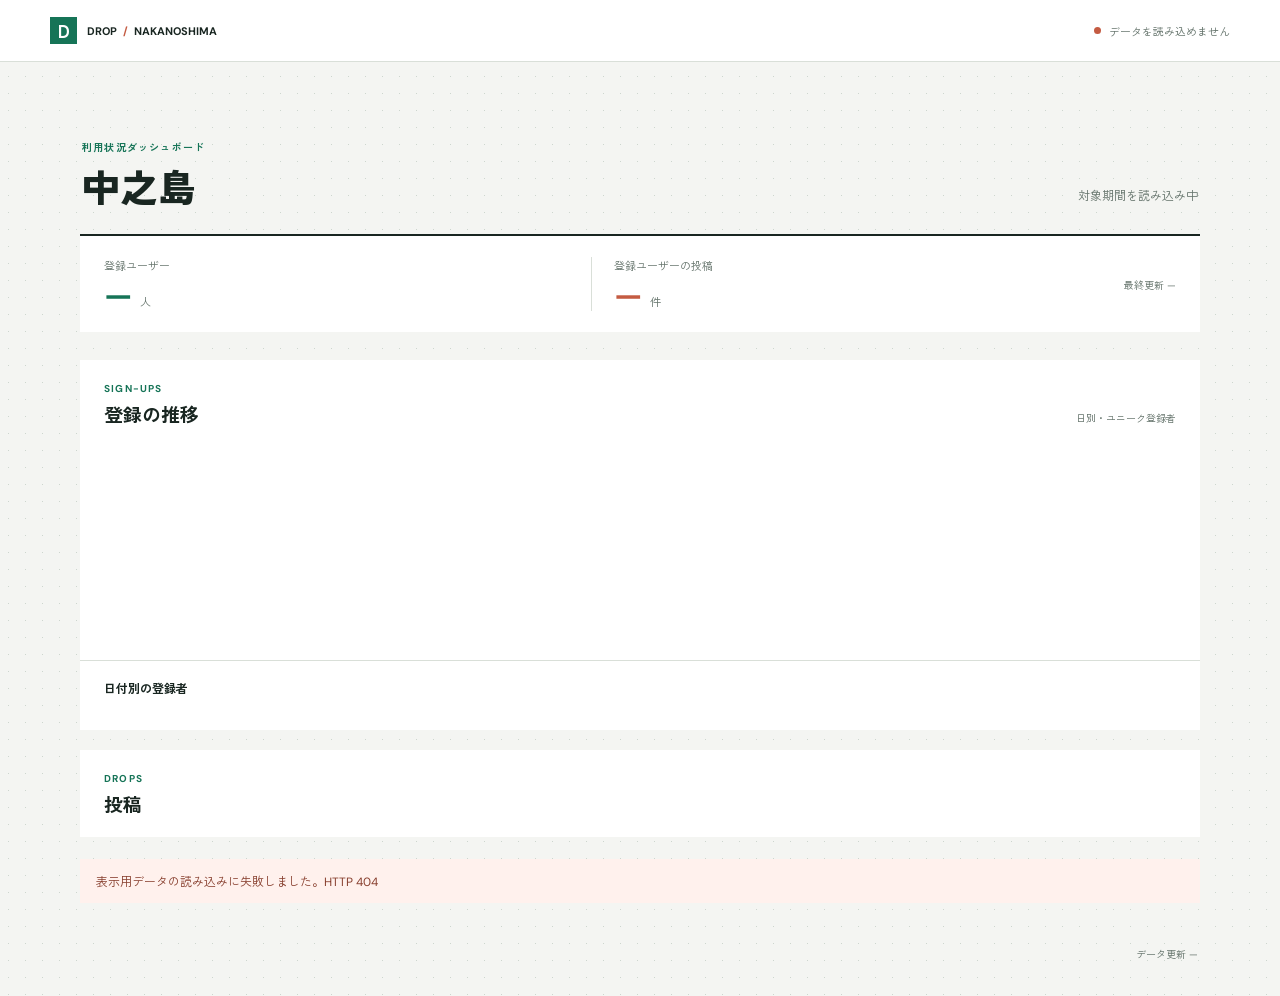
==== index.html @ f85f6282 "feat: 初版ダッシュボード作成" ====
<!doctype html>
<html lang="ja">
<head>
  <meta charset="utf-8">
  <meta name="viewport" content="width=device-width, initial-scale=1">
  <meta name="theme-color" content="#f4f5f2">
  <title>中之島 | 利用状況</title>
  <link rel="preconnect" href="https://fonts.googleapis.com">
  <link rel="preconnect" href="https://fonts.gstatic.com" crossorigin>
  <link href="https://fonts.googleapis.com/css2?family=DM+Sans:wght@400;500;600;700&family=Zen+Kaku+Gothic+New:wght@400;500;600;700;900&display=swap" rel="stylesheet">
  <link rel="stylesheet" href="dashboard.css">
  <script src="dashboard.js" defer></script>
</head>
<body>
  <header class="masthead">
    <a class="wordmark" href="#top" aria-label="中之島ダッシュボードの先頭へ">
      <span class="wordmark-mark" aria-hidden="true">D</span>
      <span>DROP <span class="wordmark-divider">/</span> NAKANOSHIMA</span>
    </a>
    <div class="data-status" id="data-status" role="status" aria-live="polite">
      <span class="status-dot" aria-hidden="true"></span>
      <span>データを読み込み中</span>
    </div>
  </header>

  <main id="top" class="page">
    <section class="intro" aria-labelledby="page-title">
      <div>
        <p class="eyebrow">利用状況ダッシュボード</p>
        <h1 id="page-title">中之島</h1>
      </div>
      <p class="period" id="period">対象期間を読み込み中</p>
    </section>

    <section class="metrics" aria-label="概要">
      <article class="metric metric-signups">
        <span class="metric-label">登録ユーザー</span>
        <strong class="metric-value" id="registration-count">—</strong>
        <span class="metric-unit">人</span>
      </article>
      <article class="metric metric-drops">
        <span class="metric-label">登録ユーザーの投稿</span>
        <strong class="metric-value" id="drop-count">—</strong>
        <span class="metric-unit">件</span>
      </article>
      <p class="updated">最終更新 <time id="updated-at">—</time></p>
    </section>

    <section class="section registrations" aria-labelledby="registration-title">
      <div class="section-heading">
        <div>
          <p class="eyebrow">SIGN-UPS</p>
          <h2 id="registration-title">登録の推移</h2>
        </div>
        <span class="section-note">日別・ユニーク登録者</span>
      </div>
      <div class="chart-scroll" id="chart-scroll">
        <div class="registration-chart" id="registration-chart" role="img" aria-label="日別登録者数"></div>
      </div>
      <div class="daily-list-wrap">
        <h3>日付別の登録者</h3>
        <div id="daily-registrations" class="daily-list"></div>
      </div>
    </section>

    <section class="section posts" aria-labelledby="posts-title">
      <div class="section-heading">
        <div>
          <p class="eyebrow">DROPS</p>
          <h2 id="posts-title">投稿</h2>
        </div>
        <span class="section-note" id="post-count-note"></span>
      </div>
      <div id="post-list" class="post-list" aria-live="polite"></div>
    </section>

    <p class="load-message" id="load-message" hidden></p>
    <footer class="page-footer">データ更新 <time id="footer-updated">—</time></footer>
  </main>
</body>
</html>
---- dashboard.css ----
:root {
  color-scheme: light;
  --paper: #f4f5f2;
  --surface: #ffffff;
  --ink: #192621;
  --muted: #64736b;
  --line: #d9dfd8;
  --green: #167457;
  --green-pale: #dcebe3;
  --coral: #c45b42;
  --font-body: "DM Sans", "Zen Kaku Gothic New", "Yu Gothic", Meiryo, sans-serif;
  --font-jp: "Zen Kaku Gothic New", "Yu Gothic", Meiryo, sans-serif;
  font-family: var(--font-body);
  color: var(--ink);
  background: var(--paper);
  font-synthesis: none;
  text-rendering: optimizeLegibility;
  -webkit-font-smoothing: antialiased;
}

* { box-sizing: border-box; }
html { min-width: 320px; scroll-behavior: smooth; }
body {
  min-width: 320px;
  min-height: 100vh;
  margin: 0;
  background-color: var(--paper);
  background-image: radial-gradient(#cdd6ce 0.65px, transparent 0.65px);
  background-size: 17px 17px;
}
a { color: inherit; }
.masthead {
  min-height: 62px;
  display: flex;
  align-items: center;
  justify-content: space-between;
  gap: 18px;
  padding: 0 max(24px, calc((100vw - 1180px) / 2));
  background: var(--surface);
  border-bottom: 1px solid var(--line);
}
.wordmark {
  display: inline-flex;
  align-items: center;
  gap: 10px;
  text-decoration: none;
  font-size: 11px;
  font-weight: 700;
  letter-spacing: 0;
}
.wordmark-mark {
  width: 27px;
  height: 27px;
  display: grid;
  place-items: center;
  background: var(--green);
  color: white;
  font-family: var(--font-jp);
  font-size: 17px;
  font-weight: 900;
}
.wordmark-divider { color: var(--coral); padding: 0 3px; }
.data-status {
  display: inline-flex;
  align-items: center;
  gap: 8px;
  color: var(--muted);
  font-size: 11px;
}
.status-dot { width: 7px; height: 7px; background: #d4a342; border-radius: 50%; }
.data-status.is-ready .status-dot { background: var(--green); }
.data-status.is-error .status-dot { background: var(--coral); }
.page { width: min(100% - 48px, 1120px); margin: 0 auto; }
.intro {
  min-height: 172px;
  display: flex;
  align-items: end;
  justify-content: space-between;
  gap: 24px;
  padding: 38px 2px 25px;
}
.eyebrow {
  margin: 0 0 8px;
  color: var(--green);
  font-size: 10px;
  font-weight: 700;
  line-height: 1.4;
  letter-spacing: 1.2px;
}
h1, h2, h3, p { margin-top: 0; }
h1 {
  margin-bottom: 0;
  font-family: var(--font-jp);
  font-size: 38px;
  font-weight: 900;
  line-height: 1.2;
}
.period { margin: 0 0 5px; color: var(--muted); font-size: 12px; }
.metrics {
  display: grid;
  grid-template-columns: minmax(180px, 1fr) minmax(180px, 1fr) auto;
  align-items: center;
  gap: 22px;
  padding: 21px 24px;
  background: var(--surface);
  border-top: 2px solid var(--ink);
}
.metric { display: grid; grid-template-columns: auto auto 1fr; align-items: baseline; column-gap: 7px; }
.metric-signups { border-right: 1px solid var(--line); }
.metric-label { grid-column: 1 / -1; margin-bottom: 7px; color: var(--muted); font-size: 11px; }
.metric-value { font-size: 31px; font-weight: 700; font-variant-numeric: tabular-nums; line-height: 1; }
.metric-signups .metric-value { color: var(--green); }
.metric-drops .metric-value { color: var(--coral); }
.metric-unit { color: var(--muted); font-size: 11px; }
.updated { margin: 0; color: var(--muted); font-size: 10px; white-space: nowrap; }
.section { margin-top: 28px; background: var(--surface); }
.section-heading {
  display: flex;
  align-items: end;
  justify-content: space-between;
  gap: 16px;
  padding: 22px 24px 16px;
}
.section-heading .eyebrow { margin-bottom: 4px; }
.section-heading h2 { margin: 0; font-family: var(--font-jp); font-size: 19px; font-weight: 700; }
.section-note { padding-bottom: 2px; color: var(--muted); font-size: 10px; }
.chart-scroll { overflow-x: auto; overscroll-behavior-inline: contain; scrollbar-color: #a8b8ad transparent; }
.registration-chart {
  min-width: max(100%, 690px);
  height: 218px;
  display: grid;
  grid-auto-columns: minmax(34px, 1fr);
  grid-auto-flow: column;
  align-items: end;
  gap: 7px;
  padding: 12px 24px 0;
  border-bottom: 1px solid var(--line);
}
.chart-day { height: 100%; display: grid; grid-template-rows: 18px 1fr 26px; justify-items: center; align-items: end; }
.chart-count { color: var(--muted); font-size: 9px; font-variant-numeric: tabular-nums; line-height: 18px; }
.chart-bar-track { width: 100%; height: 100%; display: flex; align-items: end; justify-content: center; }
.chart-bar { width: min(24px, 65%); min-height: 2px; background: var(--green); }
.chart-day:first-child .chart-bar { background: var(--coral); }
.chart-date { align-self: center; color: var(--muted); font-size: 9px; white-space: nowrap; }
.daily-list-wrap { padding: 18px 24px 23px; }
.daily-list-wrap h3 { margin-bottom: 11px; font-family: var(--font-jp); font-size: 12px; font-weight: 700; }
.daily-list { display: grid; grid-template-columns: repeat(2, minmax(0, 1fr)); gap: 0 26px; }
.daily-row {
  display: grid;
  grid-template-columns: 100px minmax(0, 1fr) 28px;
  align-items: start;
  gap: 12px;
  padding: 9px 0;
  border-top: 1px solid var(--line);
  font-size: 11px;
}
.daily-date { color: var(--muted); font-variant-numeric: tabular-nums; white-space: nowrap; }
.daily-names { overflow-wrap: anywhere; line-height: 1.7; }
.daily-count { color: var(--green); font-weight: 700; text-align: right; font-variant-numeric: tabular-nums; }
.posts { margin-top: 20px; }
.post-list { padding: 0 24px 4px; }
.post {
  display: grid;
  grid-template-columns: minmax(145px, 190px) minmax(0, 1fr);
  gap: 20px;
  padding: 16px 0 18px;
  border-top: 1px solid var(--line);
}
.post-meta { display: flex; flex-direction: column; gap: 5px; }
.post-time { color: var(--muted); font-size: 10px; font-variant-numeric: tabular-nums; }
.post-nickname { font-family: var(--font-jp); font-size: 12px; font-weight: 700; overflow-wrap: anywhere; }
.post-body { margin: 0; font-family: var(--font-jp); font-size: 12px; line-height: 1.9; white-space: pre-wrap; overflow-wrap: anywhere; }
.empty-state { padding: 20px 0; color: var(--muted); font-size: 12px; }
.load-message { margin: 22px 0; padding: 13px 16px; color: #873e2d; background: #fff1ed; font-size: 12px; overflow-wrap: anywhere; }
.page-footer { padding: 21px 2px 35px; color: var(--muted); font-size: 10px; text-align: right; }
[hidden] { display: none !important; }

@media (max-width: 700px) {
  .masthead { min-height: 56px; padding: 0 18px; }
  .page { width: min(100% - 32px, 560px); }
  .intro { min-height: 145px; align-items: start; flex-direction: column; justify-content: end; gap: 12px; padding: 28px 2px 20px; }
  h1 { font-size: 32px; }
  .period { margin: 0; font-size: 11px; }
  .metrics { grid-template-columns: 1fr 1fr; gap: 16px; padding: 17px 16px; }
  .metric-signups { border-right: 1px solid var(--line); }
  .updated { grid-column: 1 / -1; padding-top: 10px; border-top: 1px solid var(--line); }
  .section { margin-top: 20px; }
  .section-heading { padding: 18px 16px 13px; }
  .registration-chart { height: 190px; padding-right: 16px; padding-left: 16px; }
  .daily-list-wrap { padding: 16px; }
  .daily-list { grid-template-columns: 1fr; }
  .daily-row { grid-template-columns: 91px minmax(0, 1fr) 24px; gap: 8px; }
  .post-list { padding: 0 16px 2px; }
  .post { grid-template-columns: 1fr; gap: 8px; padding: 14px 0 16px; }
  .post-meta { gap: 3px; }
}

@media (max-width: 390px) {
  .masthead { padding: 0 12px; }
  .wordmark { gap: 7px; font-size: 9px; }
  .data-status { gap: 5px; font-size: 9px; }
  .page { width: min(100% - 24px, 560px); }
  .metrics { padding-right: 12px; padding-left: 12px; }
}

@media (prefers-reduced-motion: no-preference) {
  .page { animation: arrive 420ms ease-out both; }
  @keyframes arrive { from { opacity: 0; transform: translateY(7px); } to { opacity: 1; transform: translateY(0); } }
}
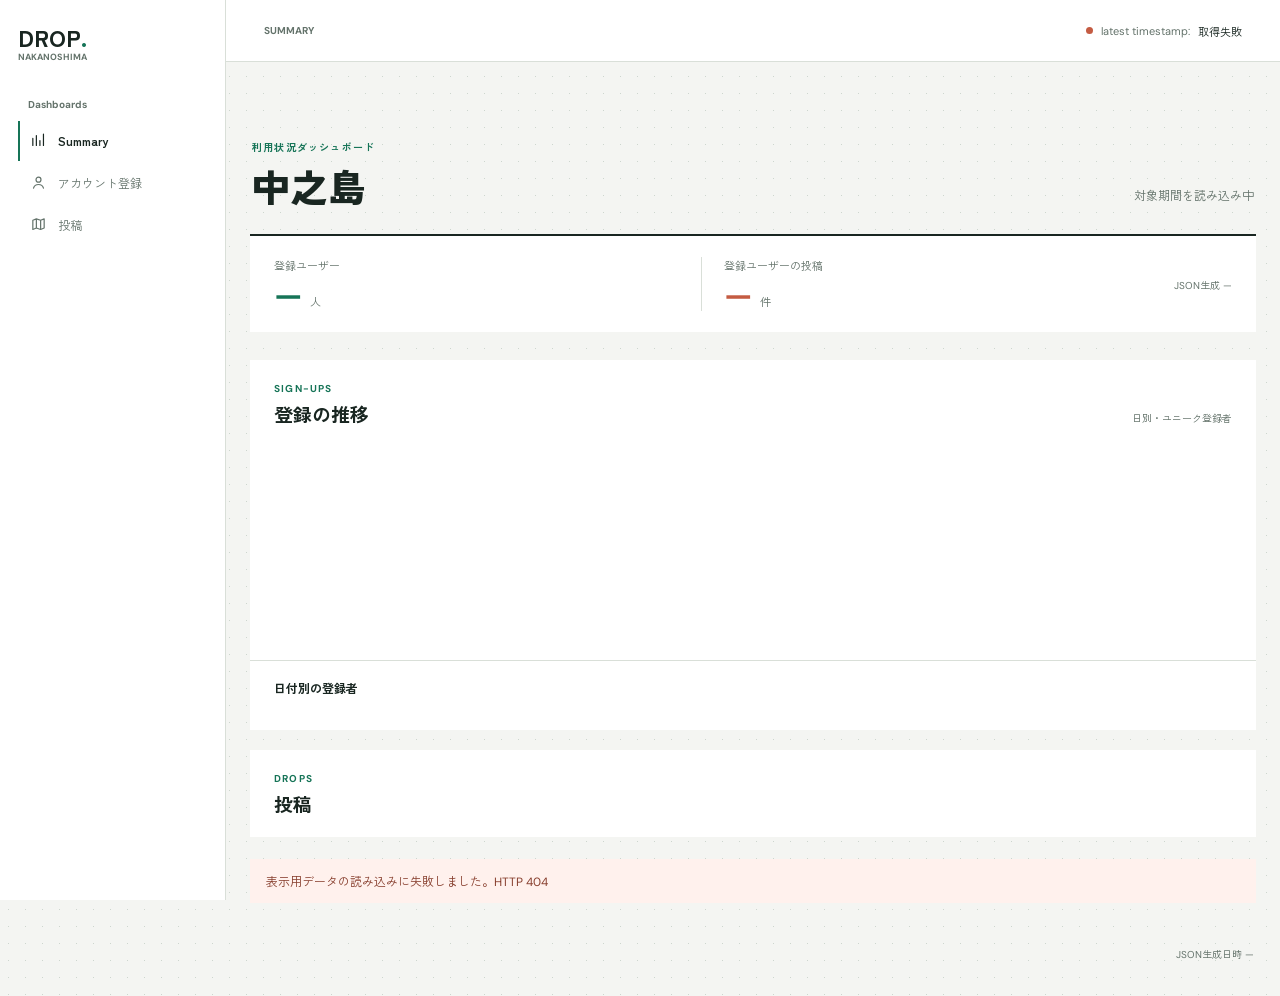
==== commit 4b466cc4: "feat: レイアウト調整 - 既存のページ構成スタイルにあわせる - アカウント登録ページ追加 - 投稿ページ追加" ====
--- a/index.html
+++ b/index.html
@@ -9,21 +9,44 @@
   <link rel="preconnect" href="https://fonts.gstatic.com" crossorigin>
   <link href="https://fonts.googleapis.com/css2?family=DM+Sans:wght@400;500;600;700&family=Zen+Kaku+Gothic+New:wght@400;500;600;700;900&display=swap" rel="stylesheet">
   <link rel="stylesheet" href="dashboard.css">
+  <script src="dashboard-data.js" defer></script>
   <script src="dashboard.js" defer></script>
 </head>
 <body>
-  <header class="masthead">
-    <a class="wordmark" href="#top" aria-label="中之島ダッシュボードの先頭へ">
-      <span class="wordmark-mark" aria-hidden="true">D</span>
-      <span>DROP <span class="wordmark-divider">/</span> NAKANOSHIMA</span>
-    </a>
-    <div class="data-status" id="data-status" role="status" aria-live="polite">
-      <span class="status-dot" aria-hidden="true"></span>
-      <span>データを読み込み中</span>
-    </div>
-  </header>
+  <div class="dashboard-layout">
+    <aside class="sidebar" aria-label="ダッシュボードメニュー">
+      <a class="brand" href="index.html" aria-label="DROP 中之島サマリー">
+        <span class="brand-name">DROP<span>.</span></span>
+        <span class="brand-subtitle">NAKANOSHIMA</span>
+      </a>
+      <nav class="nav-group" aria-label="Dashboards">
+        <p class="nav-caption">Dashboards</p>
+        <a class="nav-link active" href="index.html" aria-current="page">
+          <svg viewBox="0 0 24 24" aria-hidden="true"><path d="M4 19V9m5 10V5m5 14v-7m5 7V3"/></svg>
+          Summary
+        </a>
+        <a class="nav-link" href="users.html">
+          <svg viewBox="0 0 24 24" aria-hidden="true"><circle cx="12" cy="8" r="3.5"/><path d="M5 20c1-3.5 3.5-5.2 7-5.2s6 1.7 7 5.2"/></svg>
+          アカウント登録
+        </a>
+        <a class="nav-link" href="drops.html">
+          <svg viewBox="0 0 24 24" aria-hidden="true"><path d="m9 4-5 2v13l5-2 6 2 5-2V4l-5 2-6-2Zm0 0v13m6-11v13"/></svg>
+          投稿
+        </a>
+      </nav>
+    </aside>
 
-  <main id="top" class="page">
+    <div class="main-column">
+      <header class="masthead">
+        <span class="page-context">SUMMARY</span>
+        <div class="data-status" id="data-status" role="status" aria-live="polite">
+          <span class="status-dot" aria-hidden="true"></span>
+          <span>latest timestamp:</span>
+          <time id="latest-timestamp">—</time>
+        </div>
+      </header>
+
+      <main id="top" class="page">
     <section class="intro" aria-labelledby="page-title">
       <div>
         <p class="eyebrow">利用状況ダッシュボード</p>
@@ -43,7 +66,7 @@
         <strong class="metric-value" id="drop-count">—</strong>
         <span class="metric-unit">件</span>
       </article>
-      <p class="updated">最終更新 <time id="updated-at">—</time></p>
+      <p class="updated">JSON生成 <time id="updated-at">—</time></p>
     </section>
 
     <section class="section registrations" aria-labelledby="registration-title">
@@ -75,7 +98,9 @@
     </section>
 
     <p class="load-message" id="load-message" hidden></p>
-    <footer class="page-footer">データ更新 <time id="footer-updated">—</time></footer>
-  </main>
+    <footer class="page-footer">JSON生成日時 <time id="footer-updated">—</time></footer>
+      </main>
+    </div>
+  </div>
 </body>
 </html>
--- a/dashboard.css
+++ b/dashboard.css
@@ -29,37 +29,55 @@
   background-size: 17px 17px;
 }
 a { color: inherit; }
+.dashboard-layout { display: grid; grid-template-columns: 226px minmax(0, 1fr); min-height: 100vh; }
+.sidebar {
+  position: sticky;
+  top: 0;
+  height: 100vh;
+  display: flex;
+  flex-direction: column;
+  gap: 34px;
+  padding: 25px 18px;
+  background: var(--surface);
+  border-right: 1px solid var(--line);
+}
+.brand { display: flex; flex-direction: column; gap: 1px; width: fit-content; text-decoration: none; }
+.brand-name { font-family: var(--font-jp); font-size: 23px; font-weight: 900; line-height: 1.1; }
+.brand-name span { color: var(--green); }
+.brand-subtitle { color: var(--muted); font-size: 9px; font-weight: 700; line-height: 1.4; }
+.nav-group { display: flex; flex-direction: column; gap: 2px; }
+.nav-caption { margin: 0 0 8px 10px; color: var(--muted); font-size: 10px; font-weight: 700; }
+.nav-link {
+  min-height: 40px;
+  display: flex;
+  align-items: center;
+  gap: 11px;
+  padding: 8px 10px;
+  border-left: 2px solid transparent;
+  color: var(--muted);
+  font-family: var(--font-jp);
+  font-size: 12px;
+  text-decoration: none;
+  transition: color 140ms ease, border-color 140ms ease, background 140ms ease;
+}
+.nav-link:hover { color: var(--ink); background: var(--paper); }
+.nav-link.active { color: var(--ink); border-left-color: var(--green); font-weight: 700; }
+.nav-link svg { width: 17px; height: 17px; flex: none; fill: none; stroke: currentColor; stroke-width: 1.7; stroke-linecap: round; stroke-linejoin: round; }
+.main-column { min-width: 0; }
 .masthead {
+  position: sticky;
+  top: 0;
+  z-index: 20;
   min-height: 62px;
   display: flex;
   align-items: center;
   justify-content: space-between;
   gap: 18px;
-  padding: 0 max(24px, calc((100vw - 1180px) / 2));
+  padding: 0 clamp(20px, 3vw, 42px);
   background: var(--surface);
   border-bottom: 1px solid var(--line);
 }
-.wordmark {
-  display: inline-flex;
-  align-items: center;
-  gap: 10px;
-  text-decoration: none;
-  font-size: 11px;
-  font-weight: 700;
-  letter-spacing: 0;
-}
-.wordmark-mark {
-  width: 27px;
-  height: 27px;
-  display: grid;
-  place-items: center;
-  background: var(--green);
-  color: white;
-  font-family: var(--font-jp);
-  font-size: 17px;
-  font-weight: 900;
-}
-.wordmark-divider { color: var(--coral); padding: 0 3px; }
+.page-context { color: var(--muted); font-size: 10px; font-weight: 700; }
 .data-status {
   display: inline-flex;
   align-items: center;
@@ -67,6 +85,7 @@
   color: var(--muted);
   font-size: 11px;
 }
+.data-status time { color: var(--ink); font-variant-numeric: tabular-nums; }
 .status-dot { width: 7px; height: 7px; background: #d4a342; border-radius: 50%; }
 .data-status.is-ready .status-dot { background: var(--green); }
 .data-status.is-error .status-dot { background: var(--coral); }
@@ -173,10 +192,59 @@
 .empty-state { padding: 20px 0; color: var(--muted); font-size: 12px; }
 .load-message { margin: 22px 0; padding: 13px 16px; color: #873e2d; background: #fff1ed; font-size: 12px; overflow-wrap: anywhere; }
 .page-footer { padding: 21px 2px 35px; color: var(--muted); font-size: 10px; text-align: right; }
+.user-list { padding: 0 24px 12px; }
+.user-row {
+  display: grid;
+  grid-template-columns: minmax(150px, 210px) minmax(0, 1fr);
+  gap: 18px;
+  padding: 12px 0;
+  border-top: 1px solid var(--line);
+  font-family: var(--font-jp);
+  font-size: 12px;
+}
+.user-time { color: var(--muted); font-family: var(--font-body); font-size: 10px; white-space: nowrap; }
+.user-nickname { min-width: 0; overflow-wrap: anywhere; }
+.map-frame { height: min(62vh, 590px); min-height: 340px; margin: 0 12px; background: #e9edeb; }
+#post-map { width: 100%; height: 100%; background: #e9edeb; }
+.map-note { margin: 0; padding: 11px 24px 16px; color: var(--muted); font-size: 10px; }
+.map-popup { display: grid; gap: 6px; min-width: 180px; font-family: var(--font-jp); }
+.map-popup strong { font-size: 12px; overflow-wrap: anywhere; }
+.map-popup time { color: var(--muted); font-family: var(--font-body); font-size: 10px; }
+.map-popup p { margin: 0; font-size: 11px; line-height: 1.65; white-space: pre-wrap; overflow-wrap: anywhere; }
+.drop-list { padding: 0 24px 8px; }
+.drop-row {
+  width: 100%;
+  display: grid;
+  grid-template-columns: minmax(150px, 200px) minmax(0, 1fr);
+  align-items: start;
+  gap: 18px;
+  padding: 15px 0;
+  border: 0;
+  border-top: 1px solid var(--line);
+  background: transparent;
+  color: var(--ink);
+  font: inherit;
+  text-align: left;
+  cursor: pointer;
+}
+.drop-row:hover, .drop-row:focus-visible { background: var(--paper); outline: none; }
+.drop-meta { display: flex; flex-direction: column; gap: 5px; }
+.drop-meta time { color: var(--muted); font-size: 10px; }
+.drop-meta strong { font-family: var(--font-jp); font-size: 12px; overflow-wrap: anywhere; }
+.drop-sentence { min-width: 0; font-family: var(--font-jp); font-size: 12px; line-height: 1.8; white-space: pre-wrap; overflow-wrap: anywhere; }
 [hidden] { display: none !important; }
 
 @media (max-width: 700px) {
-  .masthead { min-height: 56px; padding: 0 18px; }
+  .dashboard-layout { display: block; }
+  .sidebar { position: static; height: auto; gap: 10px; padding: 11px 16px 8px; border-right: 0; border-bottom: 1px solid var(--line); }
+  .brand { flex-direction: row; align-items: baseline; gap: 8px; }
+  .brand-name { font-size: 18px; }
+  .nav-group { flex-direction: row; gap: 4px; overflow-x: auto; overscroll-behavior-inline: contain; scrollbar-width: thin; }
+  .nav-caption { display: none; }
+  .nav-link { min-height: 36px; flex: none; padding: 7px 9px; font-size: 11px; }
+  .nav-link svg { width: 15px; height: 15px; }
+  .masthead { min-height: 52px; padding: 0 16px; }
+  .data-status { gap: 5px; font-size: 9px; }
   .page { width: min(100% - 32px, 560px); }
   .intro { min-height: 145px; align-items: start; flex-direction: column; justify-content: end; gap: 12px; padding: 28px 2px 20px; }
   h1 { font-size: 32px; }
@@ -190,6 +258,12 @@
   .daily-list-wrap { padding: 16px; }
   .daily-list { grid-template-columns: 1fr; }
   .daily-row { grid-template-columns: 91px minmax(0, 1fr) 24px; gap: 8px; }
+  .user-list, .drop-list { padding-right: 16px; padding-left: 16px; }
+  .user-row { grid-template-columns: 112px minmax(0, 1fr); gap: 12px; }
+  .map-frame { height: 48vh; min-height: 300px; margin: 0 8px; }
+  .map-note { padding-right: 16px; padding-left: 16px; }
+  .drop-row { grid-template-columns: 1fr; gap: 7px; }
+  .drop-meta { flex-direction: row; flex-wrap: wrap; align-items: baseline; gap: 5px 12px; }
   .post-list { padding: 0 16px 2px; }
   .post { grid-template-columns: 1fr; gap: 8px; padding: 14px 0 16px; }
   .post-meta { gap: 3px; }
@@ -197,8 +271,6 @@
 
 @media (max-width: 390px) {
   .masthead { padding: 0 12px; }
-  .wordmark { gap: 7px; font-size: 9px; }
-  .data-status { gap: 5px; font-size: 9px; }
   .page { width: min(100% - 24px, 560px); }
   .metrics { padding-right: 12px; padding-left: 12px; }
 }
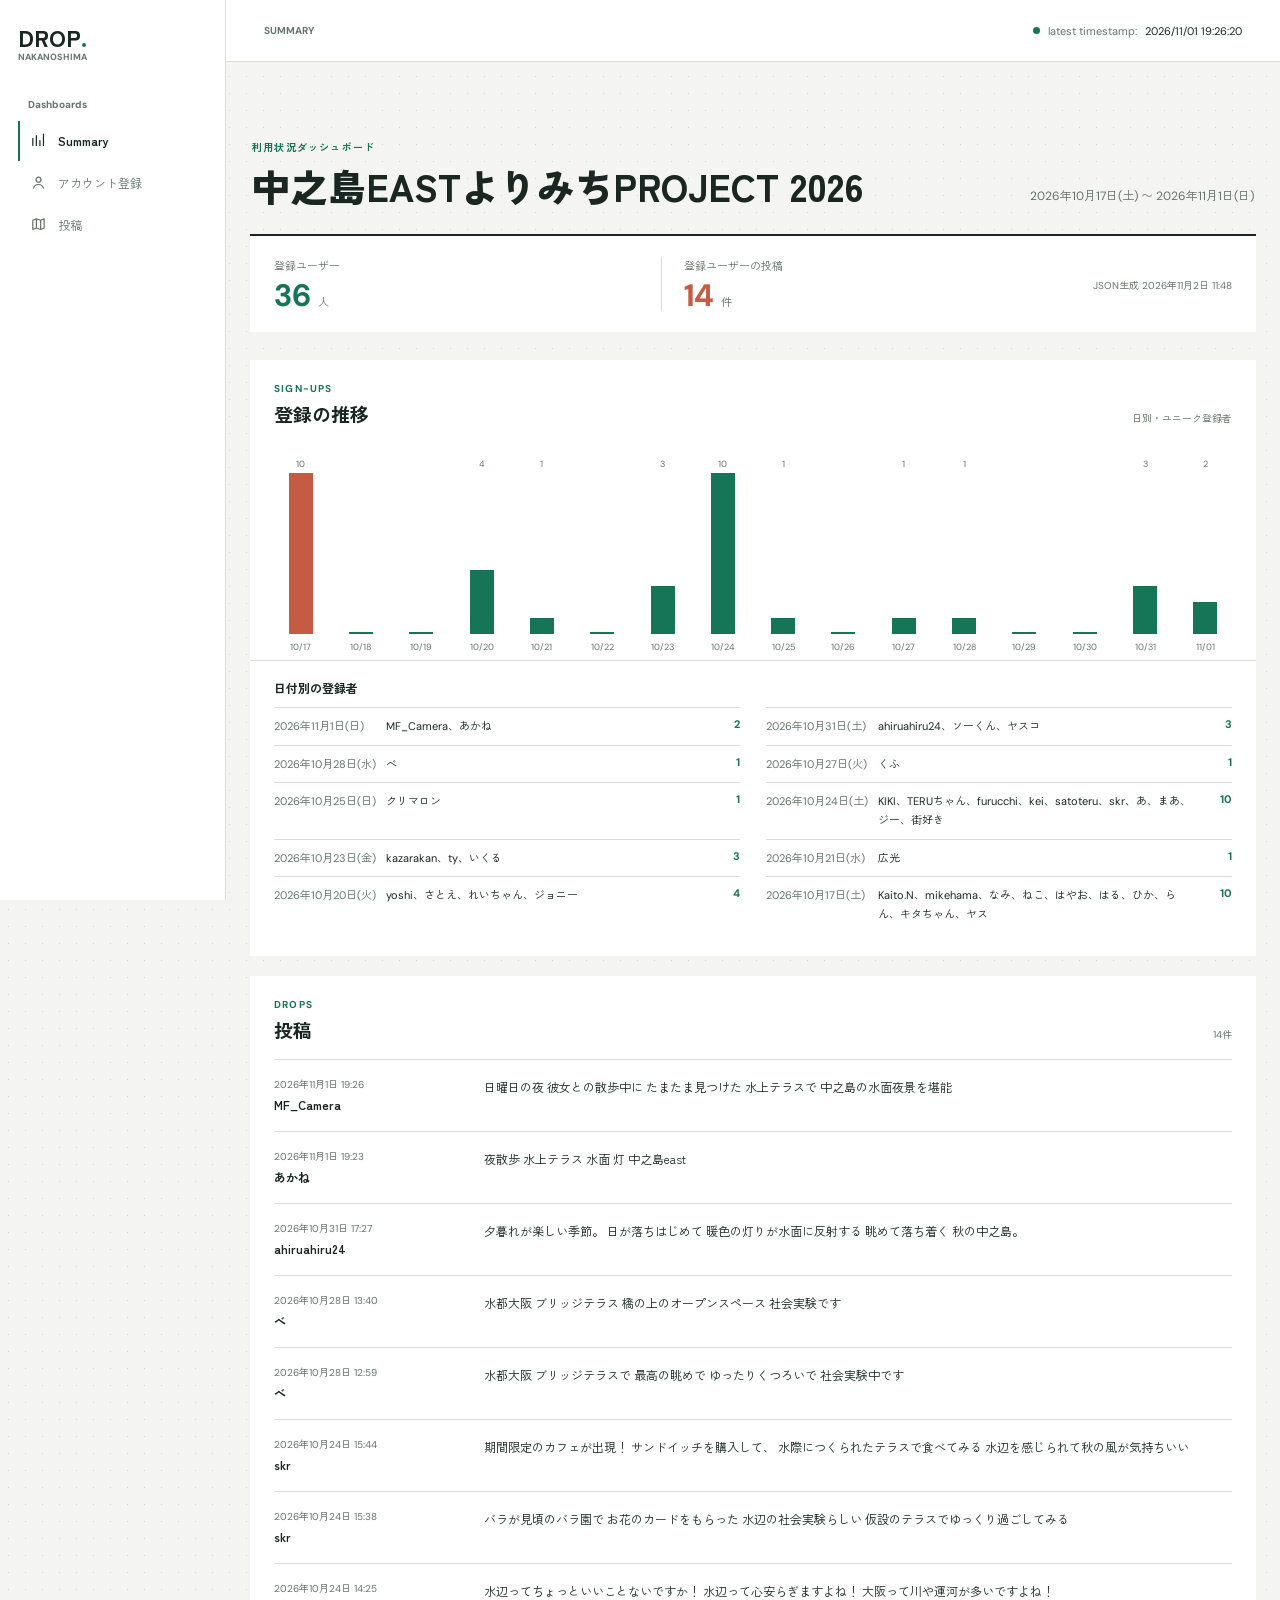
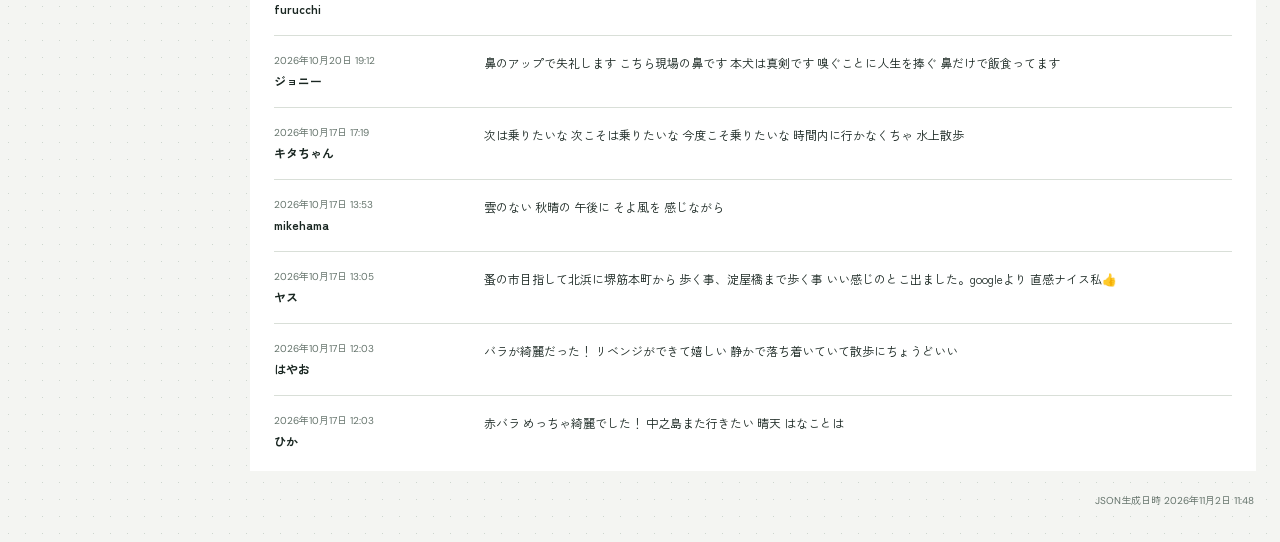
==== commit 0efb598b: "chore: ページタイトル調整 - 中之島EASTよりみちPROJECT 2026 向けに変更" ====
--- a/index.html
+++ b/index.html
@@ -4,7 +4,7 @@
   <meta charset="utf-8">
   <meta name="viewport" content="width=device-width, initial-scale=1">
   <meta name="theme-color" content="#f4f5f2">
-  <title>中之島 | 利用状況</title>
+  <title>中之島EASTよりみちPROJECT 2026 | 利用状況</title>
   <link rel="preconnect" href="https://fonts.googleapis.com">
   <link rel="preconnect" href="https://fonts.gstatic.com" crossorigin>
   <link href="https://fonts.googleapis.com/css2?family=DM+Sans:wght@400;500;600;700&family=Zen+Kaku+Gothic+New:wght@400;500;600;700;900&display=swap" rel="stylesheet">
@@ -50,7 +50,7 @@
     <section class="intro" aria-labelledby="page-title">
       <div>
         <p class="eyebrow">利用状況ダッシュボード</p>
-        <h1 id="page-title">中之島</h1>
+        <h1 id="page-title">中之島EASTよりみちPROJECT 2026</h1>
       </div>
       <p class="period" id="period">対象期間を読み込み中</p>
     </section>
--- a/dashboard.css
+++ b/dashboard.css
@@ -195,7 +195,7 @@
 .user-list { padding: 0 24px 12px; }
 .user-row {
   display: grid;
-  grid-template-columns: minmax(150px, 210px) minmax(0, 1fr);
+  grid-template-columns: minmax(180px, 220px) minmax(0, 1fr) 90px 100px;
   gap: 18px;
   padding: 12px 0;
   border-top: 1px solid var(--line);
@@ -204,34 +204,48 @@
 }
 .user-time { color: var(--muted); font-family: var(--font-body); font-size: 10px; white-space: nowrap; }
 .user-nickname { min-width: 0; overflow-wrap: anywhere; }
+.user-attribute { color: var(--muted); font-size: 11px; }
 .map-frame { height: min(62vh, 590px); min-height: 340px; margin: 0 12px; background: #e9edeb; }
 #post-map { width: 100%; height: 100%; background: #e9edeb; }
 .map-note { margin: 0; padding: 11px 24px 16px; color: var(--muted); font-size: 10px; }
-.map-popup { display: grid; gap: 6px; min-width: 180px; font-family: var(--font-jp); }
-.map-popup strong { font-size: 12px; overflow-wrap: anywhere; }
-.map-popup time { color: var(--muted); font-family: var(--font-body); font-size: 10px; }
-.map-popup p { margin: 0; font-size: 11px; line-height: 1.65; white-space: pre-wrap; overflow-wrap: anywhere; }
-.drop-list { padding: 0 24px 8px; }
-.drop-row {
-  width: 100%;
-  display: grid;
-  grid-template-columns: minmax(150px, 200px) minmax(0, 1fr);
-  align-items: start;
-  gap: 18px;
-  padding: 15px 0;
-  border: 0;
-  border-top: 1px solid var(--line);
-  background: transparent;
+.drop-list { display: grid; grid-template-columns: repeat(auto-fill, minmax(220px, 1fr)); gap: 14px; padding: 0 24px 22px; }
+.drop-card {
+  min-width: 0;
+  display: flex;
+  flex-direction: column;
+  padding: 0;
+  border: 1px solid var(--line);
+  background: var(--surface);
   color: var(--ink);
   font: inherit;
   text-align: left;
   cursor: pointer;
-}
-.drop-row:hover, .drop-row:focus-visible { background: var(--paper); outline: none; }
-.drop-meta { display: flex; flex-direction: column; gap: 5px; }
-.drop-meta time { color: var(--muted); font-size: 10px; }
-.drop-meta strong { font-family: var(--font-jp); font-size: 12px; overflow-wrap: anywhere; }
-.drop-sentence { min-width: 0; font-family: var(--font-jp); font-size: 12px; line-height: 1.8; white-space: pre-wrap; overflow-wrap: anywhere; }
+  transition: transform 150ms ease, border-color 150ms ease, box-shadow 150ms ease;
+}
+.drop-card:hover, .drop-card:focus-visible { transform: translateY(-2px); border-color: var(--coral); box-shadow: 0 6px 18px rgba(25, 38, 33, .1); outline: none; }
+.post-card-media { position: relative; aspect-ratio: 4 / 3; display: grid; place-items: center; overflow: hidden; background: #e9edeb; }
+.post-card-image { width: 100%; height: 100%; object-fit: cover; }
+.post-card-image[hidden] { display: none; }
+.post-image-fallback { color: var(--muted); font-size: 11px; }
+.post-card-media > .post-image-fallback { position: absolute; }
+.post-card-body { display: flex; flex-direction: column; gap: 8px; flex: 1; padding: 12px 13px 14px; }
+.post-card-meta { display: flex; flex-direction: column; gap: 4px; }
+.post-card-meta strong { font-family: var(--font-jp); font-size: 12px; overflow-wrap: anywhere; }
+.post-card-meta time { color: var(--muted); font-size: 10px; }
+.post-card-sentence { min-height: 4.8em; display: -webkit-box; overflow: hidden; color: var(--ink); font-family: var(--font-jp); font-size: 12px; line-height: 1.6; white-space: pre-wrap; overflow-wrap: anywhere; -webkit-box-orient: vertical; -webkit-line-clamp: 3; }
+.post-dialog { position: fixed; width: min(920px, calc(100% - 32px)); max-width: none; max-height: min(90vh, 820px); padding: 0; border: 0; background: var(--surface); color: var(--ink); overflow: visible; }
+.post-dialog::backdrop { background: rgba(18, 27, 23, .68); }
+.post-dialog-shell { position: relative; display: grid; grid-template-columns: minmax(0, 1.2fr) minmax(260px, .8fr); min-height: 360px; }
+.post-dialog-close { position: absolute; z-index: 1; top: 10px; right: 10px; width: 38px; height: 38px; border: 1px solid var(--line); background: var(--surface); color: var(--ink); font-size: 25px; line-height: 1; cursor: pointer; }
+.post-dialog-close:hover, .post-dialog-close:focus-visible { border-color: var(--coral); outline: none; }
+.post-dialog-media { min-height: 360px; display: grid; place-items: center; overflow: hidden; background: #e9edeb; }
+.post-dialog-media img { display: block; width: 100%; height: 100%; max-height: 78vh; object-fit: contain; }
+.post-dialog-media img[hidden] { display: none; }
+.post-dialog-body { align-self: center; padding: 44px 30px 30px; }
+.post-dialog-meta { display: grid; gap: 7px; margin-bottom: 20px; padding-bottom: 16px; border-bottom: 1px solid var(--line); }
+.post-dialog-meta strong { font-family: var(--font-jp); font-size: 15px; overflow-wrap: anywhere; }
+.post-dialog-meta time { color: var(--muted); font-size: 11px; }
+.post-dialog-body p { margin: 0; font-family: var(--font-jp); font-size: 14px; line-height: 1.9; white-space: pre-wrap; overflow-wrap: anywhere; }
 [hidden] { display: none !important; }
 
 @media (max-width: 700px) {
@@ -259,11 +273,19 @@
   .daily-list { grid-template-columns: 1fr; }
   .daily-row { grid-template-columns: 91px minmax(0, 1fr) 24px; gap: 8px; }
   .user-list, .drop-list { padding-right: 16px; padding-left: 16px; }
-  .user-row { grid-template-columns: 112px minmax(0, 1fr); gap: 12px; }
+  .user-row { grid-template-columns: minmax(0, 1fr) auto; gap: 6px 12px; }
+  .user-time { grid-column: 1 / -1; }
+  .user-attribute { text-align: right; }
   .map-frame { height: 48vh; min-height: 300px; margin: 0 8px; }
   .map-note { padding-right: 16px; padding-left: 16px; }
-  .drop-row { grid-template-columns: 1fr; gap: 7px; }
-  .drop-meta { flex-direction: row; flex-wrap: wrap; align-items: baseline; gap: 5px 12px; }
+  .drop-list { grid-template-columns: repeat(2, minmax(0, 1fr)); gap: 9px; padding-right: 16px; padding-left: 16px; }
+  .post-card-body { padding: 10px; }
+  .post-card-meta strong { font-size: 11px; }
+  .post-card-sentence { font-size: 11px; }
+  .post-dialog-shell { grid-template-columns: 1fr; }
+  .post-dialog-media { min-height: 0; aspect-ratio: 4 / 3; max-height: 48vh; }
+  .post-dialog-media img { max-height: 48vh; }
+  .post-dialog-body { padding: 20px; }
   .post-list { padding: 0 16px 2px; }
   .post { grid-template-columns: 1fr; gap: 8px; padding: 14px 0 16px; }
   .post-meta { gap: 3px; }
